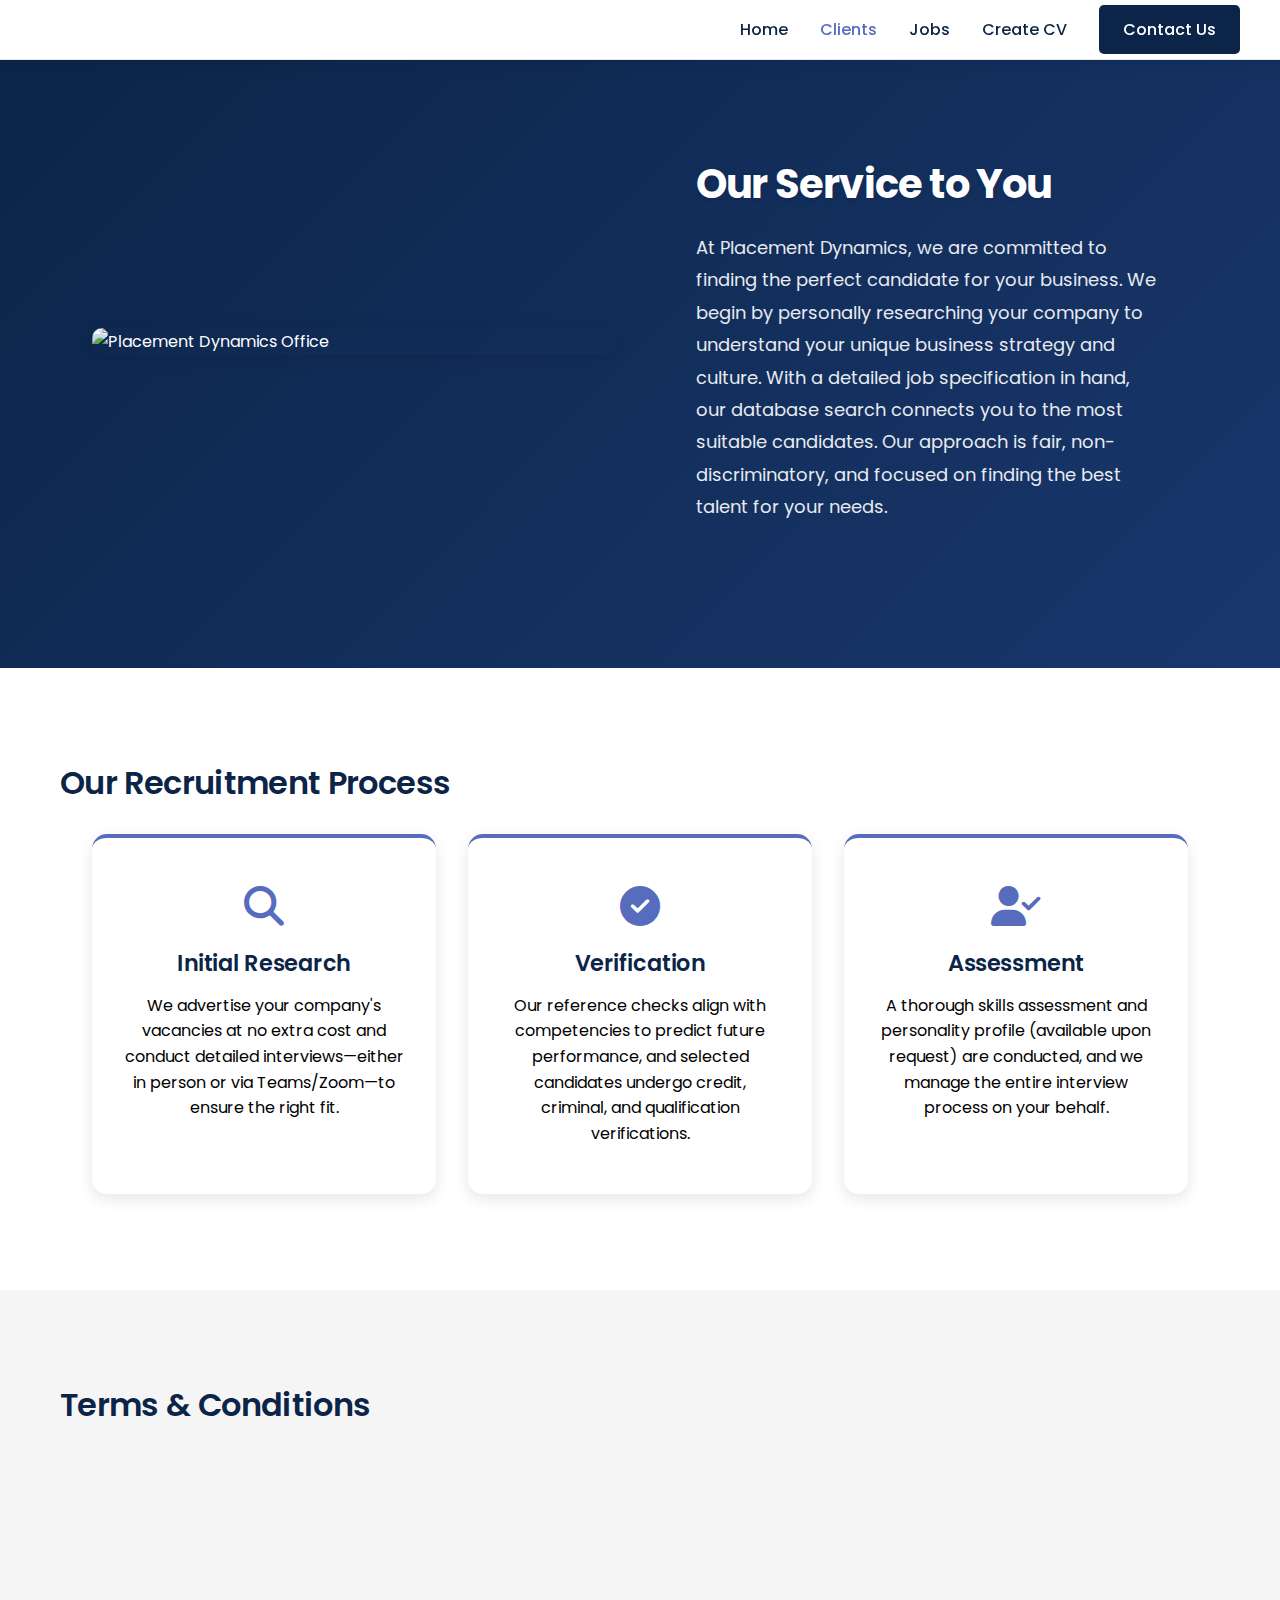
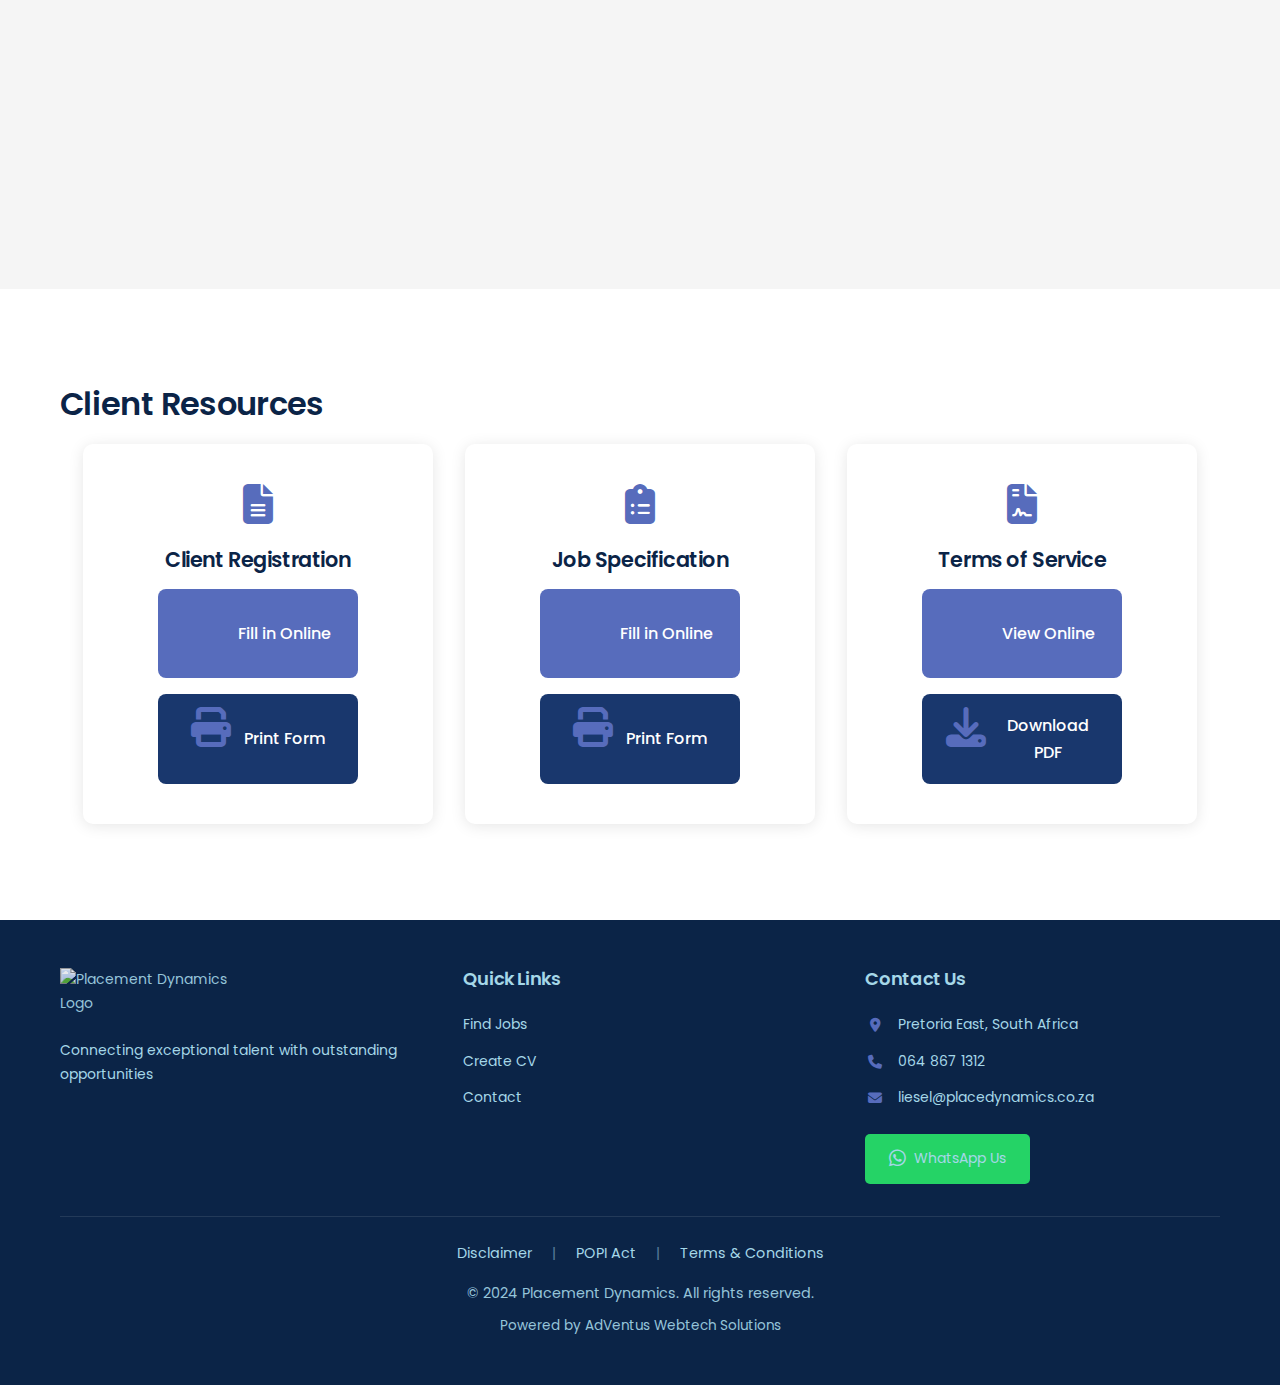
==== clients.html @ b213a8bf "Initial commit of dynamic placement project" ====
<!DOCTYPE html>
<html lang="en">
<head>
    <meta charset="UTF-8">
    <meta name="viewport" content="width=device-width, initial-scale=1.0">
    <meta name="description" content="Professional recruitment solutions for employers - Placement Dynamics">
    <title>For Employers | Placement Dynamics</title>
    <link rel="stylesheet" href="assets/css/style.css">
    <link rel="stylesheet" href="assets/css/animations.css">
    <link rel="stylesheet" href="assets/css/clients.css">
    <link href="https://fonts.googleapis.com/css2?family=Poppins:wght@300;400;500;600;700&display=swap" rel="stylesheet">
    <link rel="stylesheet" href="https://cdnjs.cloudflare.com/ajax/libs/font-awesome/6.5.1/css/all.min.css">
</head>
<body>
    <!-- Navigation -->
    <header class="header">
        <nav class="navbar container">
            <ul class="nav-menu">
                <li><a href="index.html">Home</a></li>
                <li><a href="clients.html" class="active">Clients</a></li>
                <li><a href="jobs.html">Jobs</a></li>
                <li><a href="create-cv.html">Create CV</a></li>
                <li><a href="contact.html" class="btn-contact">Contact Us</a></li>
            </ul>
        </nav>
    </header>

    <main>
        <!-- Service Overview Section -->
        <section class="service-overview">
            <div class="container">
                <div class="service-header">
                    <div class="service-image">
                        <img src="https://imgur.com/GUoG6A1.jpg" alt="Placement Dynamics Office" class="feature-image">
                    </div>
                    <div class="service-content">
                        <h1>Our Service to You</h1>
                        <p class="lead">At Placement Dynamics, we are committed to finding the perfect candidate for your business. We begin by personally researching your company to understand your unique business strategy and culture. With a detailed job specification in hand, our database search connects you to the most suitable candidates. Our approach is fair, non-discriminatory, and focused on finding the best talent for your needs.</p>
                    </div>
                </div>
            </div>
        </section>

        <!-- Process Section -->
        <section class="process-section">
            <div class="container">
                <h2>Our Recruitment Process</h2>
                <div class="process-grid">
                    <div class="process-card">
                        <i class="fas fa-search"></i>
                        <h3>Initial Research</h3>
                        <p>We advertise your company's vacancies at no extra cost and conduct detailed interviews—either in person or via Teams/Zoom—to ensure the right fit.</p>
                    </div>
                    <div class="process-card">
                        <i class="fas fa-check-circle"></i>
                        <h3>Verification</h3>
                        <p>Our reference checks align with competencies to predict future performance, and selected candidates undergo credit, criminal, and qualification verifications.</p>
                    </div>
                    <div class="process-card">
                        <i class="fas fa-user-check"></i>
                        <h3>Assessment</h3>
                        <p>A thorough skills assessment and personality profile (available upon request) are conducted, and we manage the entire interview process on your behalf.</p>
                    </div>
                </div>
            </div>
        </section>

        <!-- Terms Section -->
        <section class="terms-section">
            <div class="container">
                <h2>Terms & Conditions</h2>
                <div class="terms-grid">
                    <div class="terms-card">
                        <h3>Fees and Payment</h3>
                        <ul>
                            <li>12% of candidate's annual remuneration</li>
                            <li>Payment within 5 working days</li>
                            <li>2.5% monthly interest on late payments</li>
                        </ul>
                    </div>
                    <div class="terms-card">
                        <h3>Our Guarantee</h3>
                        <ul>
                            <li>Three-Month Guarantee with timely payment</li>
                            <li>One-time replacement option</li>
                            <li>Credit note if no suitable replacement found</li>
                        </ul>
                    </div>
                    <div class="terms-card">
                        <h3>Contract Terms</h3>
                        <ul>
                            <li>20% monthly fee for fixed-term contracts</li>
                            <li>Additional 10% for permanent placement</li>
                            <li>5% monthly interest on late payments</li>
                        </ul>
                    </div>
                </div>
            </div>
        </section>

        <!-- Forms Section -->
        <section class="forms-section">
            <div class="container">
                <h2>Client Resources</h2>
                <div class="forms-grid">
                    <!-- Client Registration -->
                    <div class="form-card">
                        <i class="fas fa-file-alt"></i>
                        <h3>Client Registration</h3>
                        <div class="form-buttons">
                            <a href="#" class="btn-text online">
                                <i class="fas fa-globe"></i>
                                Fill in Online
                            </a>
                            <a href="#" class="btn-text print">
                                <i class="fas fa-print"></i>
                                Print Form
                            </a>
                        </div>
                    </div>
                    
                    <!-- Job Specification -->
                    <div class="form-card">
                        <i class="fas fa-clipboard-list"></i>
                        <h3>Job Specification</h3>
                        <div class="form-buttons">
                            <a href="#" class="btn-text online">
                                <i class="fas fa-globe"></i>
                                Fill in Online
                            </a>
                            <a href="#" class="btn-text print">
                                <i class="fas fa-print"></i>
                                Print Form
                            </a>
                        </div>
                    </div>
                    
                    <!-- Terms of Service -->
                    <div class="form-card">
                        <i class="fas fa-file-contract"></i>
                        <h3>Terms of Service</h3>
                        <div class="form-buttons">
                            <a href="#" class="btn-text online">
                                <i class="fas fa-globe"></i>
                                View Online
                            </a>
                            <a href="#" class="btn-text print">
                                <i class="fas fa-download"></i>
                                Download PDF
                            </a>
                        </div>
                    </div>
                </div>
            </div>
        </section>
    </main>

    <!-- Footer -->
    <footer class="footer">
        <div class="container">
            <div class="footer-grid">
                <div class="footer-info">
                    <img src="https://i.imgur.com/ORDJyTe.png" alt="Placement Dynamics Logo" class="footer-logo">
                    <p>Connecting exceptional talent with outstanding opportunities</p>
                </div>
                <div class="footer-links">
                    <h4>Quick Links</h4>
                    <ul>
                        <li><a href="jobs.html">Find Jobs</a></li>
                        <li><a href="create-cv.html">Create CV</a></li>
                        <li><a href="contact.html">Contact</a></li>
                    </ul>
                </div>
                <div class="footer-contact">
                    <h4>Contact Us</h4>
                    <div class="contact-details">
                        <p><i class="fas fa-map-marker-alt"></i> Pretoria East, South Africa</p>
                        <p><i class="fas fa-phone"></i> 064 867 1312</p>
                        <p><i class="fas fa-envelope"></i> liesel@placedynamics.co.za</p>
                    </div>
                    <div class="whatsapp-link">
                        <a href="https://wa.me/27648671312" target="_blank" class="whatsapp-button">
                            <i class="fab fa-whatsapp"></i> WhatsApp Us
                        </a>
                    </div>
                </div>
            </div>

            <div class="footer-legal">
                <div class="legal-links">
                    <a href="#" class="legal-link" data-modal="disclaimer">Disclaimer</a>
                    <span class="separator">|</span>
                    <a href="#" class="legal-link" data-modal="popi">POPI Act</a>
                    <span class="separator">|</span>
                    <a href="#" class="legal-link" data-modal="terms">Terms & Conditions</a>
                </div>
                <div class="copyright-section">
                    <p class="copyright">&copy; 2024 Placement Dynamics. All rights reserved.</p>
                    <p class="powered-by">Powered by <a href="https://adventusgroup.co.za" target="_blank" rel="noopener noreferrer">AdVentus Webtech Solutions</a></p>
                </div>
            </div>
        </div>
    </footer>

    <script src="assets/js/main.js"></script>
    <script src="assets/js/interactivity.js"></script>
    <script src="assets/js/clients.js"></script>
</body>
</html>
---- assets/css/style.css ----
:root {
    --primary-color: #0B2447; /* Dark blue from logo */
    --secondary-color: #19376D; /* Medium blue from logo */
    --accent-color: #576CBC; /* Light blue from logo */
    --highlight-color: #A5D7E8; /* Lightest blue from logo */
    --text-color: #000000;
    --light-gray: #f5f5f5;
    --white: #ffffff;
    --transition: all 0.3s ease;
    --shadow: 0 2px 15px rgba(0, 0, 0, 0.1);
    --font-primary: 'Poppins', sans-serif;
    --font-size-xs: 0.75rem;    /* 12px */
    --font-size-sm: 0.875rem;   /* 14px */
    --font-size-base: 1rem;     /* 16px */
    --font-size-lg: 1.125rem;   /* 18px */
    --font-size-xl: 1.25rem;    /* 20px */
    --font-size-2xl: 1.5rem;    /* 24px */
    --font-size-3xl: 2rem;      /* 32px */
    --font-size-4xl: 2.5rem;    /* 40px */
    --font-light: 300;
    --font-regular: 400;
    --font-medium: 500;
    --font-semibold: 600;
    --font-bold: 700;
    --btn-transition: background-color 0.3s ease, color 0.3s ease;
}

/* Base Styles */
* {
    margin: 0;
    padding: 0;
    box-sizing: border-box;
}

body {
    font-family: var(--font-primary);
    font-size: var(--font-size-base);
    font-weight: var(--font-regular);
    line-height: 1.7;
    color: var(--text-color);
    background-color: var(--light-gray);
}

.container {
    max-width: 1200px;
    margin: 0 auto;
    padding: 0 20px;
}

/* Header Styles */
.header {
    position: fixed;
    width: 100%;
    top: 0;
    background: var(--white);
    box-shadow: var(--shadow);
    z-index: 1000;
    border-bottom: 1px solid rgba(11, 36, 71, 0.1);
}

.navbar {
    display: flex;
    justify-content: flex-end;
    align-items: center;
    padding: 1rem 0;
}

/* Navigation */
.nav-menu {
    display: flex;
    list-style: none;
    gap: 2rem;
    align-items: center;
}

.nav-menu a {
    text-decoration: none;
    color: var(--primary-color);
    font-weight: var(--font-medium);
    transition: var(--transition);
    position: relative;
    font-size: var(--font-size-base);
}

.nav-menu a::after {
    content: '';
    position: absolute;
    bottom: -5px;
    left: 0;
    width: 0;
    height: 2px;
    background: var(--accent-color);
    transition: var(--transition);
}

.nav-menu a:hover::after {
    width: 100%;
}

.nav-menu a.active {
    color: var(--accent-color);
}

.btn-contact {
    background: var(--primary-color);
    color: var(--white) !important;
    padding: 0.8rem 1.5rem;
    border-radius: 5px;
    transition: background-color 0.3s ease;
    transform: none !important;
}

.btn-contact:hover {
    background: var(--secondary-color);
    transform: none !important;
}

/* Hero Section */
.hero {
    position: relative;
    height: 700px; /* Adjust height as needed */
    width: 100vw; /* Ensure it fills the viewport width */
    display: flex;
    align-items: flex-start; /* Adjust alignment */
    justify-content: flex-start; /* Adjust content horizontally */
    text-align: center;
    color: var(--white);
    background-color: #000; /* Fallback background color */
}

.hero::before {
    display: none;
}

.hero .container {
    position: relative;
    z-index: 2;
    padding: 0 1rem;
}

.hero-logo {
    position: absolute;
    top: 0;
    left: 0;
    width: 100%; /* Make the logo full width */
    height: 100%; /* Adjust height to fill the hero section */
    background-image: url('https://i.imgur.com/G7i09fL.jpg'); /* Ensure this URL is correct */
    background-size: cover; /* Ensure the image fills the area */
    background-repeat: no-repeat;
    background-position: center;
    opacity: 1; /* Ensure full visibility */
    z-index: 1; /* Ensure it layers properly */
}


.hero-content {
    position: relative;
    z-index: 2;
    width: 100%;
    padding: 2rem;
}

.cta-group {
    display: flex;
    gap: 1.5rem; /* Space between the buttons */
    position: absolute; /* Position relative to the `.hero` container */
    bottom: 100px; /* Adjust the value to move buttons up */
    left: 60px; /* Adjust the value to align with the logo */
    margin: 0; /* Remove extra margins */
    z-index: 2; /* Ensure it appears above the background */
}


.cta-group > * {
    transform: none !important;
}

.btn {
    display: inline-block;
    padding: 1rem 2rem;
    font-size: var(--font-size-base);
    font-weight: var(--font-semibold);
    text-align: center;
    border-radius: 8px;
    transition: none; /* Disable all transitions */
    text-decoration: none;
    border: none;
    cursor: pointer;
}

.btn-primary,
.btn-secondary {
    transition: none !important; /* Remove hover transitions */
}

.btn-primary {
    background: var(--accent-color);
    color: var(--white);
}

.btn-primary:hover {
    background: var(--primary-color);
}

.btn-secondary {
    background: var(--white);
    color: var(--primary-color);
}

.btn-secondary:hover {
    background: var(--light-gray);
}

@media (max-width: 768px) {
    .hero {
        height: 400px;
    }

    .cta-group {
        margin: 0 0 1.5rem 1rem;
        gap: 1rem;
    }

    .btn {
        padding: 0.875rem 1.5rem;
        font-size: var(--font-size-sm);
    }
}

/* Enhanced Button Styles - Remove movement */
.btn {
    display: inline-block;
    padding: 1rem 2rem;
    border-radius: 8px;
    transition: var(--transition);
    font-size: var(--font-size-base);
    font-weight: var(--font-medium);
    text-transform: uppercase;
    letter-spacing: 0.5px;
    text-decoration: none;
    transform: none !important;
    box-shadow: none;
    position: static;
}

.btn:hover,
.btn:active,
.btn:focus {
    transform: none !important;
    box-shadow: none;
}

.btn-primary {
    background: var(--accent-color);
    color: var(--white);
    transform: none !important;
}

.btn-primary:hover {
    background: var(--primary-color);
    transform: none !important;
}

.btn-secondary {
    background: transparent;
    color: var(--primary-color);
    border: 2px solid var(--primary-color);
    transform: none !important;
}

.btn-secondary:hover {
    background: var(--primary-color);
    color: var(--white);
    transform: none !important;
}

/* Add Animations */

/* Responsive Adjustments */
@media (max-width: 768px) {
    .hero {
        padding: 8rem 0 5rem;
    }

    .hero h1 {
        font-size: var(--font-size-3xl);
    }

    .hero p {
        font-size: var(--font-size-lg);
        padding: 0 1rem;
    }

    .cta-group {
        flex-direction: column;
        gap: 1rem;
        width: 90%;
        max-width: 300px;
        margin: 2rem auto;
    }

    .btn {
        width: 100%;
        text-align: center;
    }

    .hero-logo {
        background-size: 100% auto;
    }
}

/* Services Section */
.services {
    padding: 5rem 0;
    background: var(--light-gray);
}

.section-title {
    text-align: center;
    margin-bottom: 3rem;
    font-size: var(--font-size-3xl);
    color: var(--primary-color);
    position: relative;
    padding-bottom: 1rem;
}

.section-title::after {
    content: '';
    position: absolute;
    bottom: 0;
    left: 50%;
    transform: translateX(-50%);
    width: 80px;
    height: 3px;
    background: var(--accent-color);
}

.services-grid {
    display: grid;
    grid-template-columns: repeat(auto-fit, minmax(300px, 1fr));
    gap: 2rem;
    padding: 1rem;
}

.service-card {
    background: var(--white);
    padding: 2.5rem 2rem;
    border-radius: 10px;
    text-align: center;
    transition: var(--transition);
    box-shadow: var(--shadow);
    border-top: 4px solid var(--accent-color);
    text-decoration: none;
    display: block;
    color: inherit;
}

.service-card:hover {
    transform: translateY(-10px);
    box-shadow: 0 15px 30px rgba(0, 0, 0, 0.15);
    border-top-color: var(--primary-color);
}

.icon-wrapper {
    width: 70px;
    height: 70px;
    background: var(--highlight-color);
    border-radius: 50%;
    display: flex;
    align-items: center;
    justify-content: center;
    margin: 0 auto 1.5rem;
}

.icon-wrapper i {
    font-size: 1.8rem;
    color: var(--primary-color);
}

/* Interactive Elements */
.card:hover {
    transform: translateY(-10px);
    box-shadow: 0 4px 20px rgba(0, 0, 0, 0.1);
}

/* Footer Enhancements */
.footer {
    background: var(--primary-color);
    color: var(--highlight-color);
    padding: 3rem 0;
    font-size: var(--font-size-sm);
}

.footer a {
    color: var(--highlight-color);
    transition: var(--transition);
}

.footer a:hover {
    color: var(--white);
}

.footer .footer-bottom {
    border-top: 1px solid rgba(255, 255, 255, 0.1);
    padding-top: 1rem;
    margin-top: 1rem;
    text-align: center;
}

/* Footer */
.footer {
    /* background: var(--primary-color);
    color: var(--white);
    padding: 4rem 0 1rem; */
}

.footer-grid {
    display: grid;
    grid-template-columns: repeat(auto-fit, minmax(250px, 1fr));
    gap: 3rem;
}

.footer-logo {
    height: 40px;
    width: auto;
    margin-bottom: 1.5rem;
    filter: none;
    max-width: 200px;
    opacity: 0.9;
}

.footer-logo:hover {
    opacity: 1;
}

.footer h4 {
    color: var(--highlight-color);
    margin-bottom: 1.5rem;
    font-size: var(--font-size-lg);
    font-weight: var(--font-semibold);
}

.footer-links ul {
    list-style: none;
}

.footer-links a {
    color: var(--highlight-color);
    text-decoration: none;
    transition: var(--transition);
    display: block;
    margin-bottom: 0.8rem;
}

.footer-links a:hover {
    color: var(--white);
    padding-left: 5px;
}

.social-links {
    display: flex;
    gap: 1rem;
    margin-top: 1.5rem;
}

.social-links a {
    color: var(--white);
    font-size: 1.5rem;
    transition: var(--transition);
}

.social-links a:hover {
    color: var(--highlight-color);
    transform: translateY(-3px);
}

.footer-bottom {
    /* margin-top: 3rem;
    padding-top: 1.5rem;
    text-align: center;
    border-top: 1px solid rgba(255,255,255,0.1); */
}

/* About Section Styles */
.about-us {
    padding: 5rem 0;
    background: var(--white);
}

.about-content {
    max-width: 1200px;
    margin: 0 auto;
}

.about-header {
    display: flex;
    align-items: flex-start;
    gap: 3rem;
    margin-bottom: 3rem;
    padding: 2rem;
    background: var(--light-gray);
    border-radius: 10px;
}

.founder-profile {
    flex-shrink: 0;
    text-align: center;
    width: 200px;
}

.founder-image {
    width: 150px;
    height: 150px;
    border-radius: 10px;
    object-fit: cover;
    margin-bottom: 1rem;
    box-shadow: var(--shadow);
}

.founder-info h3 {
    color: var(--primary-color);
    font-size: 1.2rem;
    margin-bottom: 0.3rem;
}

.founder-info p {
    color: #000000;
    font-size: 0.9rem;
    font-weight: 500;
}

.about-intro {
    flex-grow: 1;
}

.about-intro h2 {
    color: var(--primary-color);
    font-size: 2rem;
    margin-bottom: 1rem;
}

.about-intro p {
    color: #000000;
    line-height: 1.8;
    font-size: 1.1rem;
}

.about-text-sections {
    display: flex;
    gap: 2rem;
    margin: 3rem 0;
}

.about-text-section {
    flex: 1;
    padding: 2rem;
    background: var(--light-gray);
    border-radius: 10px;
    box-shadow: var(--shadow);
}

.about-text-section p {
    color: #000000;
    line-height: 1.7;
    font-size: 1rem;
}

.about-highlight {
    text-align: center;
    padding: 2rem;
    background: var(--primary-color);
    border-radius: 10px;
    color: var(--white);
    margin-top: 2rem;
}

.about-highlight p {
    font-size: 1.2rem;
    font-style: italic;
    line-height: 1.8;
    max-width: 800px;
    margin: 0 auto;
}

/* Responsive styles for About section */
@media (max-width: 992px) {
    .about-header {
        flex-direction: column;
        align-items: center;
        text-align: center;
    }

    .about-text-sections {
        flex-direction: column;
    }
}

@media (max-width: 768px) {
    .about-intro h2 {
        font-size: 1.8rem;
    }
    
    .about-intro p {
        font-size: 1rem;
    }
    
    .about-highlight p {
        font-size: 1.1rem;
    }

    .founder-image {
        width: 120px;
        height: 120px;
    }
}

/* Add these styles to your existing footer styles */

.footer-contact .contact-details {
    margin-bottom: 1.5rem;
}

.footer-contact .contact-details p {
    display: flex;
    align-items: center;
    gap: 0.8rem;
    margin-bottom: 0.8rem;
}

.footer-contact .contact-details i {
    color: var(--accent-color);
    width: 20px;
    text-align: center;
}

.whatsapp-button {
    display: inline-flex;
    align-items: center;
    gap: 0.5rem;
    background: #25D366;
    color: var(--white);
    padding: 0.8rem 1.5rem;
    border-radius: 5px;
    text-decoration: none;
    transition: var(--transition);
}

.whatsapp-button:hover {
    background: #128C7E;
    transform: translateY(-2px);
}

.whatsapp-button i {
    font-size: 1.2rem;
}

/* Typography Improvements */
h1, h2, h3, h4, h5, h6 {
    color: var(--primary-color);
    margin-bottom: 1rem;
    font-weight: var(--font-semibold);
    line-height: 1.2;
    letter-spacing: -0.02em;
}

/* Main Headings */
h1 {
    font-size: var(--font-size-4xl);  /* 2.5rem / 40px */
    font-weight: var(--font-bold);
    margin-bottom: 1.5rem;
}

h2 {
    font-size: var(--font-size-3xl);  /* 2rem / 32px */
    margin-bottom: 1.25rem;
}

h3 {
    font-size: var(--font-size-2xl);  /* 1.5rem / 24px */
    margin-bottom: 1rem;
}

h4 {
    font-size: var(--font-size-xl);   /* 1.25rem / 20px */
    margin-bottom: 0.75rem;
}

/* Section Titles */
.section-title {
    text-align: center;
    margin-bottom: 3rem;
    font-size: var(--font-size-3xl);
    color: var(--primary-color);
    position: relative;
    padding-bottom: 1rem;
}

.section-title::after {
    content: '';
    position: absolute;
    bottom: 0;
    left: 50%;
    transform: translateX(-50%);
    width: 80px;
    height: 3px;
    background: var(--accent-color);
}

/* Hero Headings */
.hero h1 {
    font-size: var(--font-size-4xl);
    font-weight: var(--font-bold);
    letter-spacing: -0.02em;
    margin-bottom: 1.5rem;
    color: var(--primary-color);
    position: relative;
}

/* Contact Page Headings */
.contact-hero h1 {
    color: var(--white);
    text-shadow: 0 2px 4px rgba(0,0,0,0.1);
}

.contact-form-container h2 {
    font-size: var(--font-size-2xl);
    text-align: center;
    margin-bottom: 2rem;
}

/* Jobs Page Headings */
.jobs-hero h1 {
    color: var(--white);
    text-shadow: 0 2px 4px rgba(0,0,0,0.1);
}

/* Clients Page Headings */
.service-content h1 {
    color: var(--white);
    text-shadow: 0 2px 4px rgba(0,0,0,0.1);
}

/* Footer Headings */
.footer h4 {
    color: var(--highlight-color);
    font-size: var(--font-size-lg);
    margin-bottom: 1.5rem;
}

/* Responsive Typography */
@media (max-width: 992px) {
    h1 {
        font-size: calc(var(--font-size-4xl) * 0.9);
    }
    
    h2 {
        font-size: calc(var(--font-size-3xl) * 0.9);
    }
}

@media (max-width: 768px) {
    h1 {
        font-size: calc(var(--font-size-4xl) * 0.8);
    }
    
    h2 {
        font-size: calc(var(--font-size-3xl) * 0.8);
    }
    
    h3 {
        font-size: calc(var(--font-size-2xl) * 0.9);
    }
    
    .section-title {
        font-size: calc(var(--font-size-3xl) * 0.8);
        margin-bottom: 2rem;
    }
}

/* Layout and Spacing */
.section {
    padding: 5rem 0;
}

/* Modern Elements */
.card {
    background-color: var(--white);
    border-radius: 8px;
    box-shadow: var(--shadow);
    transition: var(--transition);
    overflow: hidden;
}

/* Responsive Typography */
@media (max-width: 768px) {
    :root {
        --font-size-4xl: 2rem;      /* 32px */
        --font-size-3xl: 1.75rem;   /* 28px */
        --font-size-2xl: 1.25rem;   /* 20px */
        --font-size-xl: 1.125rem;   /* 18px */
    }
}

@media (max-width: 480px) {
    :root {
        --font-size-4xl: 1.75rem;   /* 28px */
        --font-size-3xl: 1.5rem;    /* 24px */
        --font-size-2xl: 1.25rem;   /* 20px */
        --font-size-xl: 1rem;       /* 16px */
    }
    
    body {
        font-size: 0.9375rem;       /* 15px */
    }
}

/* Update text colors for elements on dark backgrounds */
.footer {
    background: var(--primary-color);
    color: var(--highlight-color);  /* Changed from white to highlight color */
}

.about-highlight {
    background: var(--primary-color);
    color: var(--white);  /* Already white */
}

.about-highlight p {
    color: var(--white);
}

.btn-primary, .btn-secondary {
    color: var(--white);  /* Already white */
}

/* We should keep dark text on light backgrounds for readability */
/* These should stay dark for contrast and readability */
.about-intro p,
.about-text-section p,
.founder-info p,
p {
    color: var(--text-color);  /* Using the variable instead of hard-coded black */
}

/* Navigation text should stay dark for readability */
.nav-menu a {
    color: var(--primary-color);  /* Keep dark for contrast */
}

/* Update service card hover to not affect buttons */
.service-card:hover .btn,
.service-card:hover a,
.service-card:hover * {
    transform: none !important;
}

/* Ensure CTA group doesn't cause movement */
.cta-group,
.cta-group * {
    transform: none !important;
}

/* Ensure text colors stay consistent */
.service-card h3 {
    color: var(--primary-color);
    margin-bottom: 1rem;
}

.service-card p {
    color: var(--text-color);
}

/* Footer Text Colors */
.footer {
    background: var(--primary-color);
    color: var(--highlight-color);  /* Changed from white to highlight color */
}

.footer p {
    color: var(--highlight-color);  /* Changed from black to highlight color */
}

.footer-info p {
    color: var(--highlight-color);
}

.footer-contact .contact-details p {
    color: var(--highlight-color);
}

.footer-contact .contact-details i {
    color: var(--accent-color);  /* Changed to accent color for better visibility */
}

.footer-links a {
    color: var(--highlight-color);
}

.footer-links a:hover {
    color: var(--white);
}

.footer-bottom p {
    color: var(--highlight-color);
    opacity: 0.9;
}

/* WhatsApp button remains green for brand recognition */
.whatsapp-button {
    background: #25D366;
    color: var(--white);
}

.whatsapp-button:hover {
    background: #128C7E;
}

/* Footer Legal Section */
.footer-legal {
    margin-top: 2rem;
    padding-top: 1.5rem;
    border-top: 1px solid rgba(255,255,255,0.1);
    text-align: center;
}

.legal-links {
    margin-bottom: 1rem;
}

.legal-link {
    color: var(--highlight-color);
    text-decoration: none;
    font-size: 0.9rem;
    transition: color 0.3s ease;
}

.legal-link:hover {
    color: var(--white);
}

.separator {
    color: var(--highlight-color);
    margin: 0 1rem;
    opacity: 0.5;
}

.copyright {
    color: var(--highlight-color);
    font-size: 0.9rem;
    opacity: 0.9;
}

/* Modal Styles */
.modal {
    display: none;
    position: fixed;
    top: 0;
    left: 0;
    width: 100%;
    height: 100%;
    background: rgba(0,0,0,0.7);
    z-index: 1100;
}

.modal-content {
    position: relative;
    background: var(--white);
    margin: 15% auto;
    padding: 2rem;
    width: 90%;
    max-width: 600px;
    border-radius: 10px;
    box-shadow: 0 5px 15px rgba(0,0,0,0.3);
}

.close-modal {
    position: absolute;
    right: 1.5rem;
    top: 1rem;
    font-size: 1.5rem;
    cursor: pointer;
    color: var(--primary-color);
}

.modal h3 {
    color: var(--primary-color);
    margin-bottom: 1rem;
}

.modal p {
    color: var(--text-color);
    line-height: 1.6;
}

/* Responsive Adjustments */
@media (max-width: 768px) {
    .legal-links {
        display: flex;
        flex-direction: column;
        gap: 1rem;
    }

    .separator {
        display: none;
    }

    .modal-content {
        margin: 20% auto;
        padding: 1.5rem;
    }
}

/* Update Footer Legal Section */
.copyright-section {
    display: flex;
    flex-direction: column;
    align-items: center;
    gap: 0.5rem;
}

.powered-by {
    color: var(--highlight-color);
    font-size: 0.85rem;
    opacity: 0.9;
}

.powered-by a {
    color: var(--highlight-color);
    text-decoration: none;
    transition: color 0.3s ease;
}

.powered-by a:hover {
    color: var(--white);
}

/* Update responsive styles */
@media (max-width: 768px) {
    .copyright-section {
        gap: 0.3rem;
    }
}
---- assets/css/clients.css ----
/* Enhanced Client Page Styles */

/* Hero Section */
.client-hero {
    padding: 8rem 0 4rem;
    background: linear-gradient(to right, var(--primary-color), var(--secondary-color));
    color: var(--white);
    text-align: center;
}

.client-hero h1 {
    font-size: 3rem;
    margin-bottom: 1rem;
    animation: fadeInDown 0.8s ease-out;
}

.client-hero p {
    font-size: 1.2rem;
    opacity: 0.9;
    animation: fadeInUp 0.8s ease-out 0.2s forwards;
    opacity: 0;
}

/* Service Overview Section */
.service-overview {
    padding: 8rem 0 4rem;
    background: linear-gradient(135deg, var(--primary-color), var(--secondary-color));
    color: var(--white);
}

.service-header {
    display: grid;
    grid-template-columns: 1fr 1fr;
    gap: 4rem;
    align-items: center;
    max-width: 1200px;
    margin: 0 auto;
    padding: 0 2rem;
}

.service-image {
    position: relative;
    border-radius: 15px;
    overflow: hidden;
    box-shadow: 0 15px 30px rgba(0,0,0,0.2);
}

.feature-image {
    width: 100%;
    height: auto;
    display: block;
    transition: transform 0.5s ease;
}

.service-content {
    padding: 2rem;
}

.service-content h1 {
    color: var(--white);
    font-size: var(--font-size-4xl);
    margin-bottom: 1.5rem;
    position: relative;
}

.service-content .lead {
    color: var(--white);
    font-size: var(--font-size-lg);
    line-height: 1.8;
    opacity: 0.9;
}

/* Process Section */
.process-section {
    padding: 6rem 0;
    background: var(--white);
}

.process-grid {
    display: grid;
    grid-template-columns: repeat(3, 1fr);
    gap: 2rem;
    max-width: 1200px;
    margin: 2rem auto 0;
    padding: 0 2rem;
}

.process-card {
    background: var(--white);
    padding: 3rem 2rem;
    border-radius: 15px;
    text-align: center;
    box-shadow: 0 5px 15px rgba(0,0,0,0.1);
    transition: all 0.3s ease;
    border-top: 4px solid var(--accent-color);
}

.process-card i {
    font-size: 2.5rem;
    color: var(--accent-color);
    margin-bottom: 1.5rem;
}

.process-card h3 {
    color: var(--primary-color);
    margin-bottom: 1rem;
    font-size: 1.4rem;
}

.process-card p {
    color: var(--text-color);
    line-height: 1.6;
}

/* Terms Section */
.terms-section {
    padding: 6rem 0;
    background: var(--light-gray);
}

.terms-grid {
    display: grid;
    grid-template-columns: repeat(3, 1fr);
    gap: 2rem;
    max-width: 1200px;
    margin: 2rem auto 0;
    padding: 0 2rem;
}

.terms-card {
    background: var(--white);
    padding: 2.5rem;
    border-radius: 15px;
    box-shadow: 0 5px 15px rgba(0,0,0,0.1);
    border-bottom: 4px solid var(--accent-color);
}

.terms-card h3 {
    color: var(--primary-color);
    margin-bottom: 1.5rem;
    font-size: 1.4rem;
}

.terms-card ul {
    list-style: none;
    padding: 0;
}

.terms-card ul li {
    margin-bottom: 1rem;
    padding-left: 1.5rem;
    position: relative;
    line-height: 1.6;
}

.terms-card ul li::before {
    content: '•';
    color: var(--accent-color);
    position: absolute;
    left: 0;
}

/* Forms Section */
.forms-section {
    padding: 6rem 0;
    background: var(--white);
}

.forms-grid {
    display: flex;
    justify-content: center;
    gap: 2.5rem;
    max-width: 1200px;
    margin: 2rem auto 0;
    padding: 0 2rem;
}

.form-card {
    background: var(--white);
    padding: 3rem 2rem;
    border-radius: 15px;
    text-align: center;
    box-shadow: 0 5px 15px rgba(0,0,0,0.1);
    width: 350px;
}

.form-card i {
    font-size: 2.8rem;
    color: var(--accent-color);
    margin-bottom: 1.5rem;
}

.form-card h3 {
    color: var(--primary-color);
    font-size: 1.4rem;
    margin-bottom: 2rem;
}

.form-buttons {
    display: flex;
    flex-direction: column;
    gap: 1rem;
    align-items: center;
}

.btn-text {
    display: flex;
    align-items: center;
    justify-content: center;
    gap: 0.8rem;
    padding: 0.8rem 1.5rem;
    border-radius: 8px;
    font-weight: var(--font-medium);
    transition: background-color 0.3s ease;
    text-decoration: none;
    width: 200px;
}

.btn-text i {
    font-size: 1.2rem;
    color: var(--white);
}

.btn-text.online {
    background: var(--accent-color);
    color: var(--white);
}

.btn-text.print {
    background: var(--secondary-color);
    color: var(--white);
}

.btn-text:hover {
    background: var(--primary-color);
}

/* Section Titles */
.section-title {
    text-align: center;
    color: var(--primary-color);
    font-size: var(--font-size-3xl);
    margin-bottom: 1rem;
    font-weight: var(--font-bold);
}

/* Responsive Styles */
@media (max-width: 1200px) {
    .service-header,
    .process-grid,
    .terms-grid,
    .forms-grid {
        padding: 0 2rem;
    }
}

@media (max-width: 992px) {
    .service-header {
        grid-template-columns: 1fr;
        gap: 2rem;
        text-align: center;
    }

    .process-grid,
    .terms-grid {
        grid-template-columns: repeat(2, 1fr);
    }

    .forms-grid {
        flex-wrap: wrap;
    }

    .form-card {
        width: calc(50% - 1.25rem);
        min-width: 300px;
    }
}

@media (max-width: 768px) {
    .process-grid,
    .terms-grid {
        grid-template-columns: 1fr;
        max-width: 500px;
        margin-left: auto;
        margin-right: auto;
    }

    .form-card {
        width: 100%;
        max-width: 400px;
    }

    .service-content h1 {
        font-size: var(--font-size-3xl);
    }
}

/* Animations */
@keyframes fadeIn {
    from {
        opacity: 0;
    }
    to {
        opacity: 1;
    }
}

@keyframes fadeInDown {
    from {
        opacity: 0;
        transform: translateY(-20px);
    }
    to {
        opacity: 1;
        transform: translateY(0);
    }
}

@keyframes fadeInUp {
    from {
        opacity: 0;
        transform: translateY(20px);
    }
    to {
        opacity: 1;
        transform: translateY(0);
    }
}

@keyframes slideUp {
    from {
        opacity: 0;
        transform: translateY(40px);
    }
    to {
        opacity: 1;
        transform: translateY(0);
    }
}

/* Responsive Styles */
@media (max-width: 992px) {
    .terms-grid {
        grid-template-columns: repeat(2, 1fr);
    }
    
    .contact-wrapper {
        grid-template-columns: 1fr;
    }
}

@media (max-width: 768px) {
    .terms-grid {
        grid-template-columns: 1fr;
    }
    
    .form-row {
        grid-template-columns: 1fr;
    }
    
    .client-hero h1 {
        font-size: 2.5rem;
    }
}

/* Add these styles to your existing clients.css */

.client-forms {
    padding: 4rem 0;
    background: var(--light-gray);
}

.client-forms h2 {
    text-align: center;
    color: var(--primary-color);
    margin-bottom: 3rem;
    font-size: 2.2rem;
}

.forms-grid {
    display: grid;
    grid-template-columns: repeat(3, 1fr);
    gap: 2rem;
    max-width: 1100px;
    margin: 0 auto;
}

.form-card {
    background: var(--white);
    padding: 2.5rem 2rem;
    border-radius: 10px;
    text-align: center;
    box-shadow: var(--shadow);
    transition: var(--transition);
}

.form-card:hover {
    transform: translateY(-5px);
    box-shadow: 0 10px 20px rgba(0,0,0,0.1);
}

.form-card i {
    font-size: 2.5rem;
    color: var(--accent-color);
    margin-bottom: 1.5rem;
}

.form-card h3 {
    color: var(--primary-color);
    margin-bottom: 1rem;
    font-size: 1.3rem;
}

.form-card p {
    color: var(--text-color);
    margin-bottom: 1.5rem;
    line-height: 1.6;
}

.form-card .btn {
    width: 100%;
    margin-top: auto;
}

/* Responsive adjustments */
@media (max-width: 992px) {
    .forms-grid {
        grid-template-columns: repeat(2, 1fr);
    }
}

@media (max-width: 768px) {
    .forms-grid {
        grid-template-columns: 1fr;
    }
    
    .form-card {
        max-width: 400px;
        margin: 0 auto;
    }
}

/* Add these styles for the service image */
.service-header {
    display: grid;
    grid-template-columns: 1fr 1fr;
    gap: 3rem;
    align-items: center;
    margin-bottom: 3rem;
}

.service-image {
    position: relative;
    border-radius: 10px;
    overflow: hidden;
    box-shadow: var(--shadow);
}

.feature-image {
    width: 100%;
    height: auto;
    display: block;
    transition: var(--transition);
}

.service-image:hover .feature-image {
    transform: scale(1.05);
}

/* Responsive adjustments */
@media (max-width: 992px) {
    .service-header {
        grid-template-columns: 1fr;
        gap: 2rem;
    }

    .service-image {
        max-width: 600px;
        margin: 0 auto;
    }
}
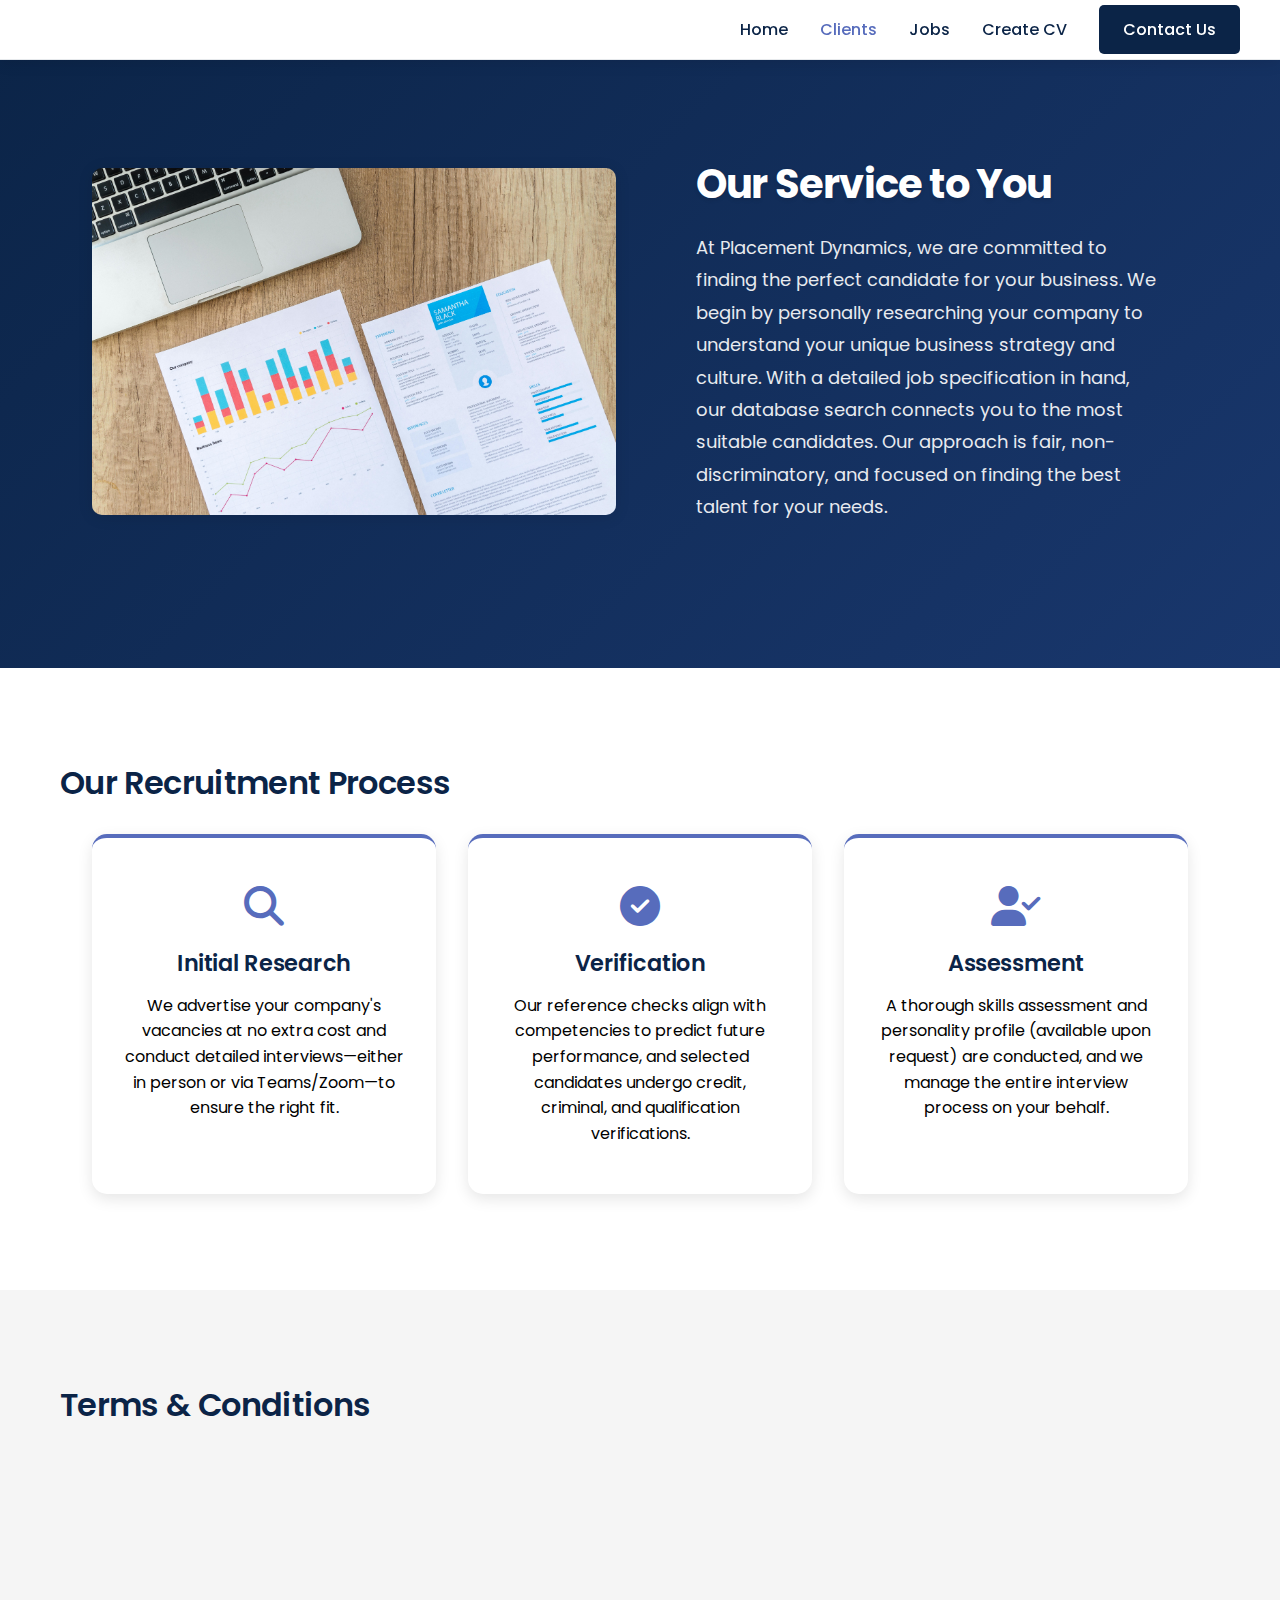
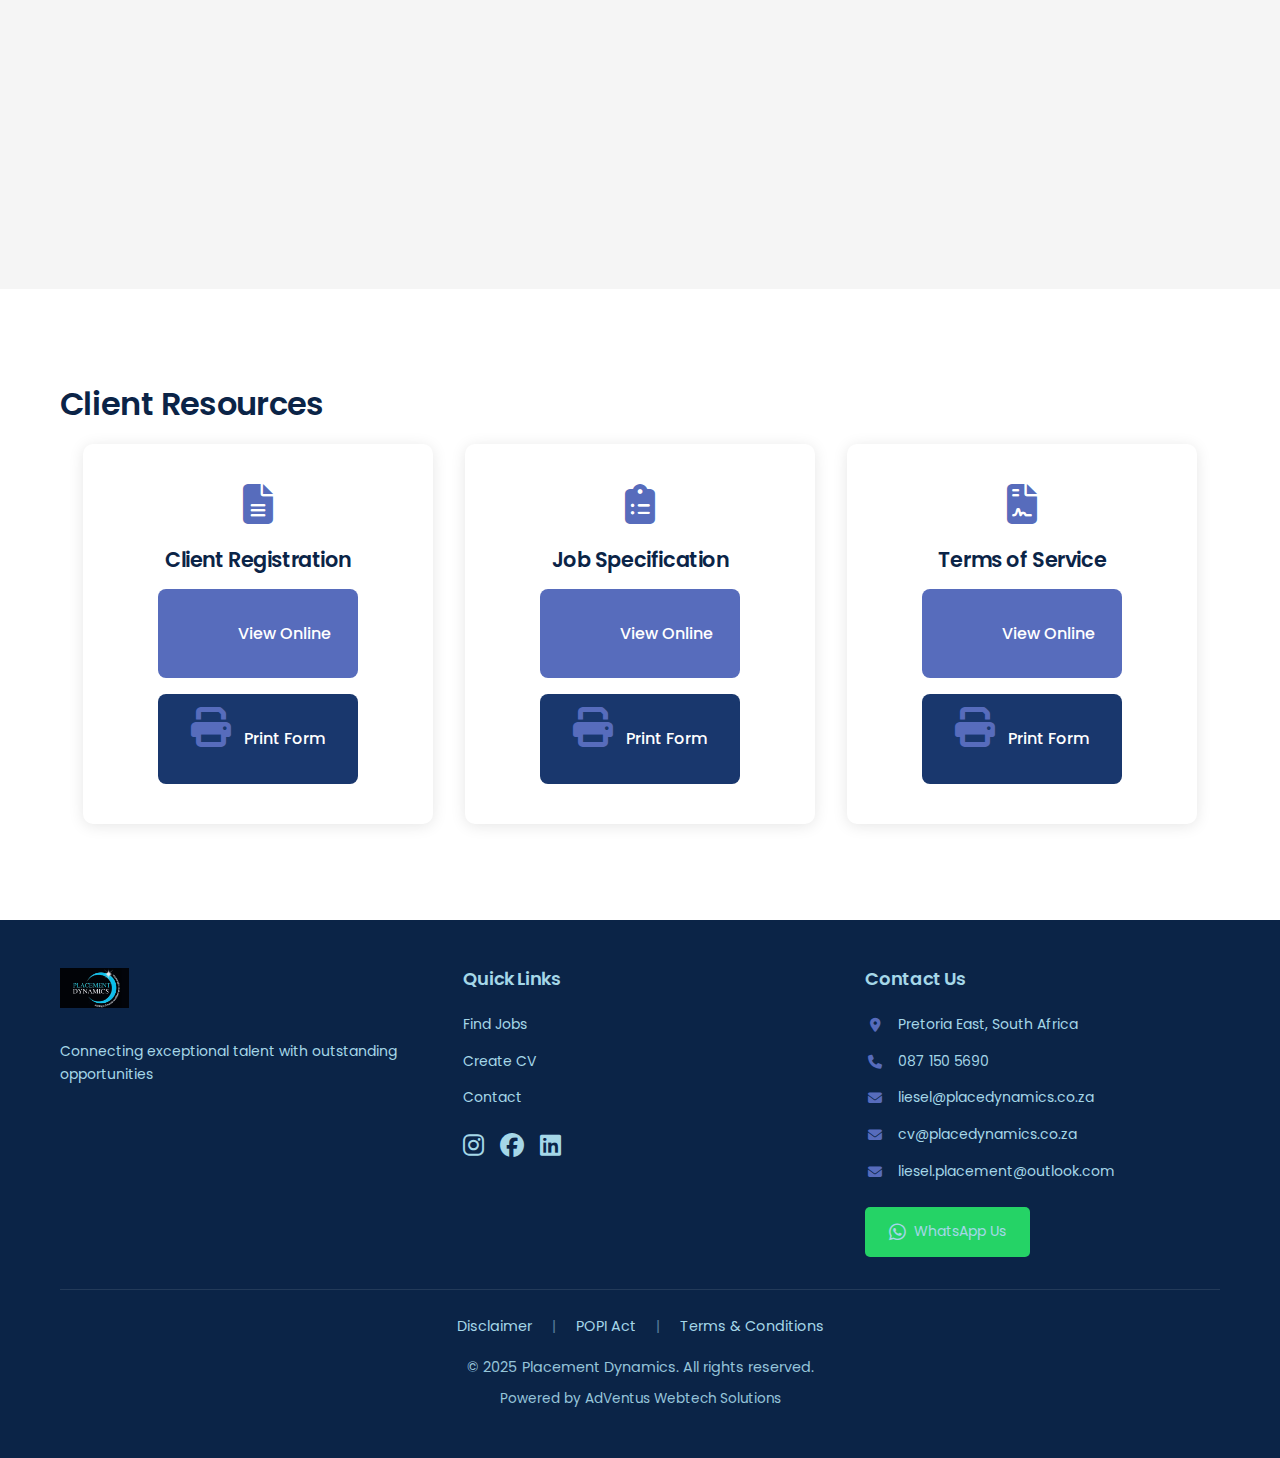
==== commit 25768ebb: "Update website footers and contact page: - Add social media icons and links to all footers - Update " ====
--- a/clients.html
+++ b/clients.html
@@ -31,7 +31,7 @@
             <div class="container">
                 <div class="service-header">
                     <div class="service-image">
-                        <img src="https://imgur.com/GUoG6A1.jpg" alt="Placement Dynamics Office" class="feature-image">
+                        <img src="assets/images/clientshero.jpg" alt="Placement Dynamics Office" class="feature-image">
                     </div>
                     <div class="service-content">
                         <h1>Our Service to You</h1>
@@ -83,7 +83,7 @@
                         <ul>
                             <li>Three-Month Guarantee with timely payment</li>
                             <li>One-time replacement option</li>
-                            <li>Credit note if no suitable replacement found</li>
+                            <li>Credit note if no suitable replacement is found</li>
                         </ul>
                     </div>
                     <div class="terms-card">
@@ -108,11 +108,11 @@
                         <i class="fas fa-file-alt"></i>
                         <h3>Client Registration</h3>
                         <div class="form-buttons">
-                            <a href="#" class="btn-text online">
+                            <a href="assets/documents/client-registration-form.pdf" class="btn-text online" target="_blank">
                                 <i class="fas fa-globe"></i>
-                                Fill in Online
-                            </a>
-                            <a href="#" class="btn-text print">
+                                View Online
+                            </a>
+                            <a href="assets/documents/client-registration-form.pdf" class="btn-text print" download>
                                 <i class="fas fa-print"></i>
                                 Print Form
                             </a>
@@ -124,11 +124,11 @@
                         <i class="fas fa-clipboard-list"></i>
                         <h3>Job Specification</h3>
                         <div class="form-buttons">
-                            <a href="#" class="btn-text online">
+                            <a href="assets/documents/job-specification-form.pdf" class="btn-text online" target="_blank">
                                 <i class="fas fa-globe"></i>
-                                Fill in Online
-                            </a>
-                            <a href="#" class="btn-text print">
+                                View Online
+                            </a>
+                            <a href="assets/documents/job-specification-form.pdf" class="btn-text print" download>
                                 <i class="fas fa-print"></i>
                                 Print Form
                             </a>
@@ -140,13 +140,13 @@
                         <i class="fas fa-file-contract"></i>
                         <h3>Terms of Service</h3>
                         <div class="form-buttons">
-                            <a href="#" class="btn-text online">
+                            <a href="assets/documents/terms-of-service.pdf" class="btn-text online" target="_blank">
                                 <i class="fas fa-globe"></i>
                                 View Online
                             </a>
-                            <a href="#" class="btn-text print">
-                                <i class="fas fa-download"></i>
-                                Download PDF
+                            <a href="assets/documents/terms-of-service.pdf" class="btn-text print" download>
+                                <i class="fas fa-print"></i>
+                                Print Form
                             </a>
                         </div>
                     </div>
@@ -160,7 +160,7 @@
         <div class="container">
             <div class="footer-grid">
                 <div class="footer-info">
-                    <img src="https://i.imgur.com/ORDJyTe.png" alt="Placement Dynamics Logo" class="footer-logo">
+                    <img src="assets/images/logofooter.jpg" alt="Placement Dynamics Logo" class="footer-logo">
                     <p>Connecting exceptional talent with outstanding opportunities</p>
                 </div>
                 <div class="footer-links">
@@ -170,13 +170,20 @@
                         <li><a href="create-cv.html">Create CV</a></li>
                         <li><a href="contact.html">Contact</a></li>
                     </ul>
+                    <div class="social-icons">
+                        <a href="https://www.instagram.com/placementdynamics?igsh=bHhjMGdodnhtN3dv" target="_blank" class="social-icon"><i class="fab fa-instagram"></i></a>
+                        <a href="https://www.facebook.com/share/14ao9ekitm/" target="_blank" class="social-icon"><i class="fab fa-facebook"></i></a>
+                        <a href="#" target="_blank" class="social-icon"><i class="fab fa-linkedin"></i></a>
+                    </div>
                 </div>
                 <div class="footer-contact">
                     <h4>Contact Us</h4>
                     <div class="contact-details">
                         <p><i class="fas fa-map-marker-alt"></i> Pretoria East, South Africa</p>
-                        <p><i class="fas fa-phone"></i> 064 867 1312</p>
+                        <p><i class="fas fa-phone"></i> 087 150 5690</p>
                         <p><i class="fas fa-envelope"></i> liesel@placedynamics.co.za</p>
+                        <p><i class="fas fa-envelope"></i> cv@placedynamics.co.za</p>
+                        <p><i class="fas fa-envelope"></i> liesel.placement@outlook.com</p>
                     </div>
                     <div class="whatsapp-link">
                         <a href="https://wa.me/27648671312" target="_blank" class="whatsapp-button">
@@ -195,7 +202,7 @@
                     <a href="#" class="legal-link" data-modal="terms">Terms & Conditions</a>
                 </div>
                 <div class="copyright-section">
-                    <p class="copyright">&copy; 2024 Placement Dynamics. All rights reserved.</p>
+                    <p class="copyright">&copy; 2025 Placement Dynamics. All rights reserved.</p>
                     <p class="powered-by">Powered by <a href="https://adventusgroup.co.za" target="_blank" rel="noopener noreferrer">AdVentus Webtech Solutions</a></p>
                 </div>
             </div>
--- a/assets/css/style.css
+++ b/assets/css/style.css
@@ -118,58 +118,42 @@
 /* Hero Section */
 .hero {
     position: relative;
-    height: 700px; /* Adjust height as needed */
-    width: 100vw; /* Ensure it fills the viewport width */
-    display: flex;
-    align-items: flex-start; /* Adjust alignment */
-    justify-content: flex-start; /* Adjust content horizontally */
-    text-align: center;
-    color: var(--white);
-    background-color: #000; /* Fallback background color */
-}
-
-.hero::before {
-    display: none;
-}
-
-.hero .container {
-    position: relative;
-    z-index: 2;
-    padding: 0 1rem;
+    height: 600px;
+    display: flex;
+    flex-direction: column;
+    justify-content: center;
+    align-items: center;
+    text-align: center;
+    background-color: var(--primary-color);
+    overflow: hidden;
 }
 
 .hero-logo {
     position: absolute;
     top: 0;
     left: 0;
-    width: 100%; /* Make the logo full width */
-    height: 100%; /* Adjust height to fill the hero section */
-    background-image: url('https://i.imgur.com/G7i09fL.jpg'); /* Ensure this URL is correct */
-    background-size: cover; /* Ensure the image fills the area */
+    width: 100%;
+    height: 100%;
+    background-image: url('../images/logohero.jpg');
+    background-size: cover;
+    background-position: center;
     background-repeat: no-repeat;
-    background-position: center;
-    opacity: 1; /* Ensure full visibility */
-    z-index: 1; /* Ensure it layers properly */
-}
-
+}
 
 .hero-content {
     position: relative;
+    color: var(--white);
+}
+
+.cta-group {
+    display: flex;
+    gap: 1.5rem;
+    position: absolute;
+    bottom: 100px;
+    left: 60px;
+    margin: 0;
     z-index: 2;
-    width: 100%;
-    padding: 2rem;
-}
-
-.cta-group {
-    display: flex;
-    gap: 1.5rem; /* Space between the buttons */
-    position: absolute; /* Position relative to the `.hero` container */
-    bottom: 100px; /* Adjust the value to move buttons up */
-    left: 60px; /* Adjust the value to align with the logo */
-    margin: 0; /* Remove extra margins */
-    z-index: 2; /* Ensure it appears above the background */
-}
-
+}
 
 .cta-group > * {
     transform: none !important;
@@ -182,7 +166,7 @@
     font-weight: var(--font-semibold);
     text-align: center;
     border-radius: 8px;
-    transition: none; /* Disable all transitions */
+    transition: none;
     text-decoration: none;
     border: none;
     cursor: pointer;
@@ -190,7 +174,7 @@
 
 .btn-primary,
 .btn-secondary {
-    transition: none !important; /* Remove hover transitions */
+    transition: none !important;
 }
 
 .btn-primary {
@@ -218,12 +202,13 @@
 
     .cta-group {
         margin: 0 0 1.5rem 1rem;
-        gap: 1rem;
+        gap: 0.75rem;
     }
 
     .btn {
-        padding: 0.875rem 1.5rem;
-        font-size: var(--font-size-sm);
+        padding: 0.6rem 1.2rem;
+        font-size: 0.875rem;
+        min-width: 120px;
     }
 }
 
@@ -1040,3 +1025,108 @@
         gap: 0.3rem;
     }
 }
+
+/* Contact Page Styles */
+.owner-profile {
+    display: flex;
+    align-items: center;
+    gap: 1.5rem;
+    margin-bottom: 2rem;
+}
+
+.owner-image {
+    width: 150px;
+    height: 150px;
+    object-fit: cover;
+    border: 3px solid var(--accent-color);
+}
+
+/* Contact Social Icons */
+.contact-social-icons {
+    display: flex;
+    gap: 1rem;
+    margin-top: 0.5rem;
+}
+
+.contact-social-icons .social-icon {
+    color: var(--primary-color);
+    font-size: 1.5rem;
+    transition: color 0.3s ease;
+}
+
+.contact-social-icons .social-icon:hover {
+    color: var(--accent-color);
+}
+    box-shadow: var(--shadow);
+}
+
+.owner-details {
+    display: flex;
+    flex-direction: column;
+    gap: 0.5rem;
+}
+
+.owner-details h3 {
+    font-size: var(--font-size-xl);
+    color: var(--primary-color);
+    margin: 0;
+}
+
+.owner-details p {
+    font-size: var(--font-size-base);
+    color: var(--secondary-color);
+    margin: 0;
+}
+
+/* Slogan Section */
+.slogan-section {
+    padding: 4rem 0;
+    background: linear-gradient(to right, var(--primary-color), var(--secondary-color));
+    text-align: center;
+}
+
+.slogan {
+    color: var(--white);
+    font-size: var(--font-size-3xl);
+    font-weight: var(--font-semibold);
+    line-height: 1.4;
+    max-width: 800px;
+    margin: 0 auto;
+    padding: 0 1rem;
+    position: relative;
+    text-transform: capitalize;
+    letter-spacing: 0.5px;
+}
+
+.slogan::before,
+.slogan::after {
+    content: '"';
+    color: var(--highlight-color);
+    font-size: 1.5em;
+    position: relative;
+    line-height: 0;
+}
+
+@media (max-width: 768px) {
+    .slogan {
+        font-size: var(--font-size-2xl);
+    }
+}
+
+/* Social Icons Styles */
+.social-icons {
+    display: flex;
+    gap: 1rem;
+    margin-top: 1rem;
+}
+
+.social-icon {
+    color: var(--white);
+    font-size: 1.5rem;
+    transition: var(--transition);
+}
+
+.social-icon:hover {
+    color: var(--highlight-color);
+    transform: translateY(-2px);
+}
